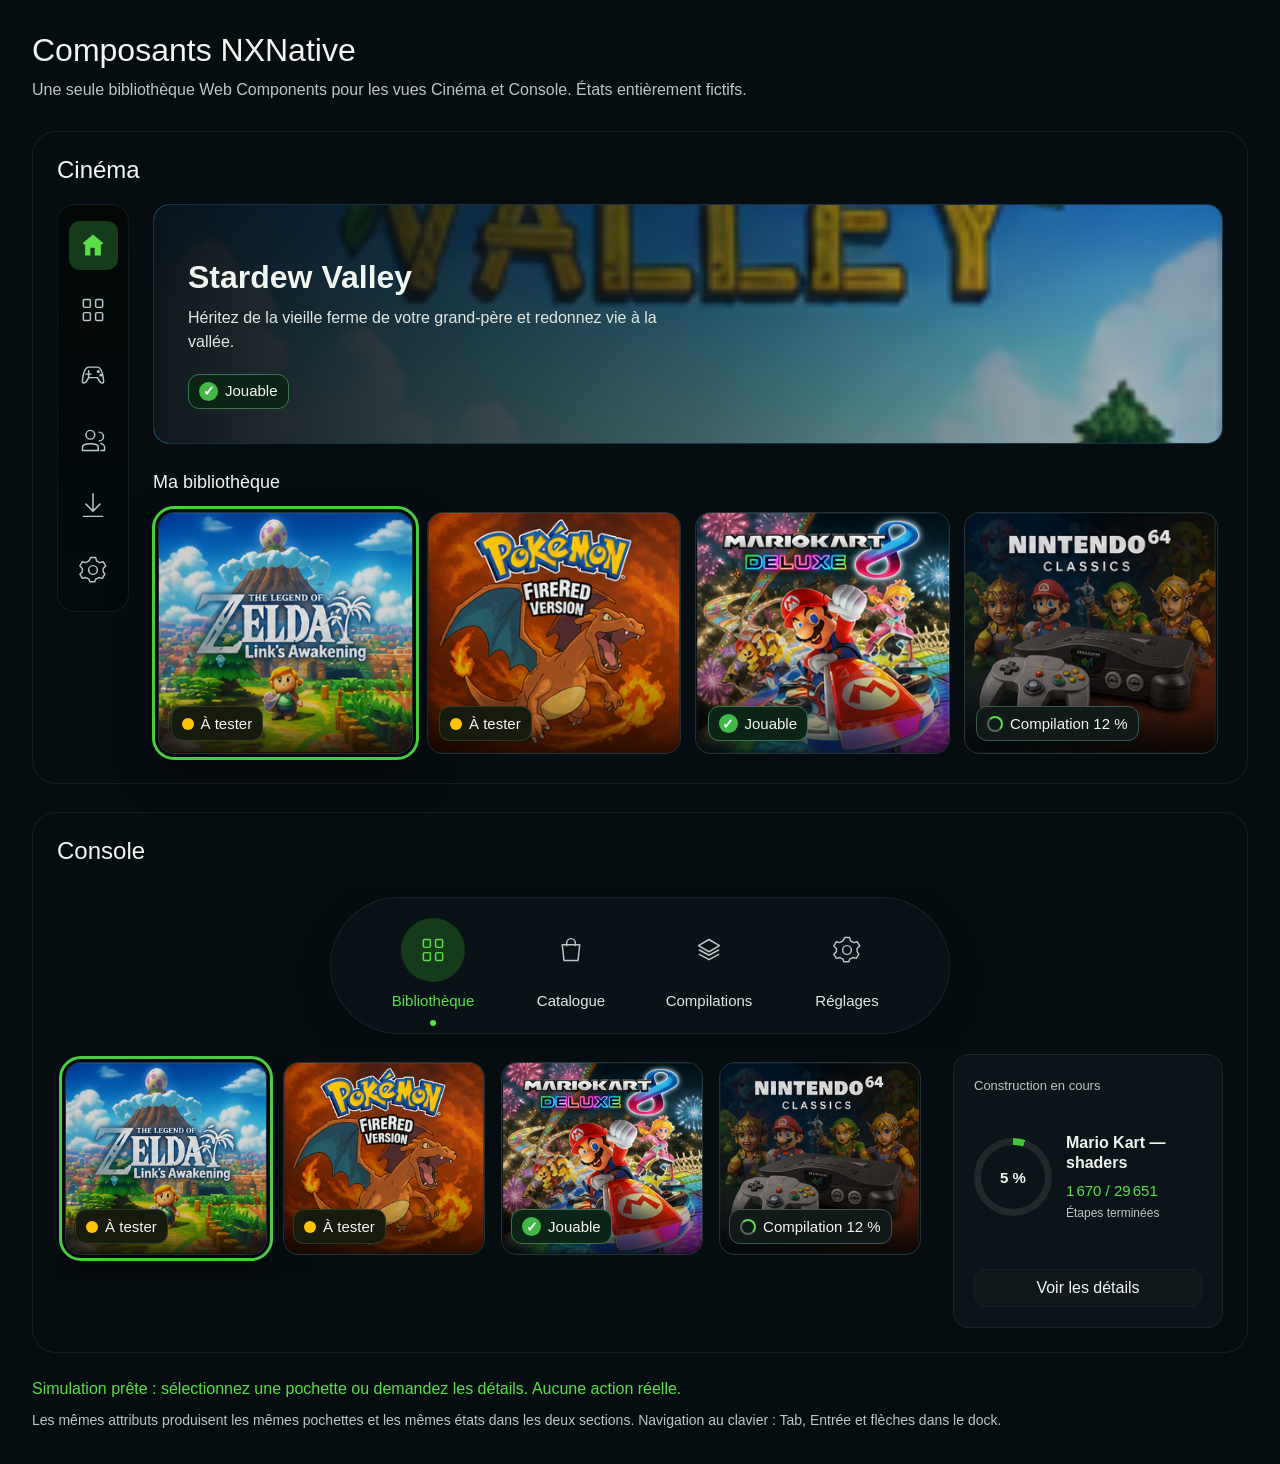
==== tools/build-monitor/protos/components-demo.html @ f6d231fb "Add dashboard prototypes and shared Web Components" ====
<!doctype html>
<!-- Run from NXNative: python3 -m http.server 8768 --bind 127.0.0.1 --directory tools/build-monitor ; open /protos/components-demo.html -->
<html lang="fr">
<head>
  <meta charset="utf-8">
  <meta name="viewport" content="width=device-width,initial-scale=1">
  <title>NXNative — démo des composants partagés</title>
  <link rel="stylesheet" href="./nx-shared.css">
  <style>
    *{box-sizing:border-box}
    body{margin:0;background:var(--nx-base);color:var(--nx-text);font-family:var(--nx-font)}
    main{max-width:1280px;margin:0 auto;padding:32px}
    h1,h2,h3,p{margin-top:0}
    h1{margin-bottom:8px;font-size:2rem;font-weight:500}
    h2{margin-bottom:20px;font-size:1.5rem;font-weight:500}
    h3{margin-bottom:14px;font-size:1.125rem;font-weight:400}
    .intro,.note{color:var(--nx-muted);line-height:1.6}
    .view{margin-top:28px;padding:24px;border:1px solid var(--nx-hairline);border-radius:24px;background:var(--nx-base)}
    .cinema-layout{display:grid;grid-template-columns:72px minmax(0,1fr);gap:24px}
    .rail{align-self:start;display:flex;flex-direction:column;align-items:center;gap:16px;padding:16px 10px;border:1px solid var(--nx-hairline);border-radius:18px;background:linear-gradient(180deg,#020806,var(--nx-rail))}
    .hero{position:relative;min-height:240px;margin-bottom:28px;padding:34px;display:flex;align-items:flex-end;border:1px solid var(--nx-hairline);border-radius:var(--nx-radius-tile);overflow:hidden;isolation:isolate;background:#082137}
    .hero img{position:absolute;inset:0;z-index:-2;width:100%;height:100%;object-fit:cover;object-position:center 42%}
    .hero::after{content:"";position:absolute;inset:0;z-index:-1;background:linear-gradient(90deg,#050d11f2 0%,#050d1199 52%,#050d1126 100%)}
    .hero-copy{max-width:510px}
    .hero-copy h3{margin-bottom:10px;font-size:2rem;font-weight:600}
    .hero-copy p{margin-bottom:20px;color:var(--nx-text-soft);line-height:1.5}
    .tiles{display:grid;grid-template-columns:repeat(4,minmax(0,1fr));gap:14px;padding:5px}
    .console-layout{display:grid;grid-template-columns:minmax(0,1fr) 270px;align-items:start;gap:24px}
    .carousel{display:grid;grid-auto-flow:column;grid-auto-columns:minmax(180px,1fr);gap:16px;overflow-x:auto;padding:8px 8px 24px;scroll-snap-type:x proximity}
    .carousel nx-tile{scroll-snap-align:start}
    .dock-scroll{overflow-x:auto;margin-top:16px;padding:12px 8px 20px}
    nx-dock{margin:0 auto}
    .events{min-height:24px;margin:24px 0 0;color:var(--nx-green-bright);line-height:1.5}
    .note{margin:8px 0 0;font-size:.875rem}
    @media(max-width:900px){
      .console-layout{grid-template-columns:1fr}
      .console-layout nx-build-card{margin:0 auto}
    }
    @media(max-width:700px){
      main{padding:20px 14px}
      .view{padding:16px}
      .cinema-layout{grid-template-columns:58px minmax(0,1fr);gap:12px}
      .rail{padding:12px 4px;gap:12px}
      .hero{padding:24px;min-height:260px}
      .tiles{grid-template-columns:repeat(2,minmax(0,1fr))}
    }
    @media(prefers-reduced-motion:reduce){.carousel{scroll-behavior:auto;scroll-snap-type:none}}
  </style>
</head>
<body>
  <main>
    <h1>Composants NXNative</h1>
    <p class="intro">Une seule bibliothèque Web Components pour les vues Cinéma et Console. États entièrement fictifs.</p>

    <section class="view" aria-labelledby="cinema-title">
      <h2 id="cinema-title">Cinéma</h2>
      <div class="cinema-layout">
        <nav class="rail" aria-label="Navigation Cinéma">
          <nx-nav icon="home" label="Accueil" active></nx-nav>
          <nx-nav icon="library" label="Bibliothèque"></nx-nav>
          <nx-nav icon="games" label="Jeux"></nx-nav>
          <nx-nav icon="friends" label="Amis"></nx-nav>
          <nx-nav icon="downloads" label="Téléchargements"></nx-nav>
          <nx-nav icon="settings" label="Réglages"></nx-nav>
        </nav>
        <div>
          <section class="hero" aria-label="Stardew Valley — exemple fictif">
            <img src="./console-block-1-assets/stardew.png" alt="" draggable="false">
            <div class="hero-copy">
              <h3>Stardew Valley</h3>
              <p>Héritez de la vieille ferme de votre grand-père et redonnez vie à la vallée.</p>
              <nx-pill status="ready" label="Jouable"></nx-pill>
            </div>
          </section>
          <h3>Ma bibliothèque</h3>
          <div class="tiles" aria-label="Pochettes Cinéma fictives">
            <nx-tile src="./cinema-block-2-assets/zelda.png" game="Zelda : Link’s Awakening" status="test" label="À tester" selected></nx-tile>
            <nx-tile src="./cinema-block-2-assets/pokemon.png" game="Pokémon FireRed" status="test" label="À tester"></nx-tile>
            <nx-tile src="./cinema-block-2-assets/mario.png" game="Mario Kart 8 Deluxe" status="ready" label="Jouable"></nx-tile>
            <nx-tile src="./cinema-block-2-assets/n64.png" game="Nintendo 64 Classics" status="compiling" label="Compilation" value="12"></nx-tile>
          </div>
        </div>
      </div>
    </section>

    <section class="view" aria-labelledby="console-title">
      <h2 id="console-title">Console</h2>
      <div class="dock-scroll">
        <nx-dock>
          <nx-nav icon="library" label="Bibliothèque" active></nx-nav>
          <nx-nav icon="catalog" label="Catalogue"></nx-nav>
          <nx-nav icon="builds" label="Compilations"></nx-nav>
          <nx-nav icon="settings" label="Réglages"></nx-nav>
        </nx-dock>
      </div>
      <div class="console-layout">
        <div class="carousel" aria-label="Carousel des mêmes pochettes fictives">
          <nx-tile src="./cinema-block-2-assets/zelda.png" game="Zelda : Link’s Awakening" status="test" label="À tester" selected></nx-tile>
          <nx-tile src="./cinema-block-2-assets/pokemon.png" game="Pokémon FireRed" status="test" label="À tester"></nx-tile>
          <nx-tile src="./cinema-block-2-assets/mario.png" game="Mario Kart 8 Deluxe" status="ready" label="Jouable"></nx-tile>
          <nx-tile src="./cinema-block-2-assets/n64.png" game="Nintendo 64 Classics" status="compiling" label="Compilation" value="12"></nx-tile>
        </div>
        <nx-build-card name="Mario Kart — shaders" done="1670" total="29651"></nx-build-card>
      </div>
    </section>

    <p class="events" id="events" role="status">Simulation prête : sélectionnez une pochette ou demandez les détails. Aucune action réelle.</p>
    <p class="note">Les mêmes attributs produisent les mêmes pochettes et les mêmes états dans les deux sections. Navigation au clavier : Tab, Entrée et flèches dans le dock.</p>
  </main>
  <script type="module">
    import '../nx-components.js';

    const events = document.getElementById('events');
    document.addEventListener('nx-select', event => {
      document.querySelectorAll('nx-tile').forEach(tile => {
        tile.selected = tile.getAttribute('game') === event.detail.game;
      });
      events.textContent = `Simulation : ${event.detail.game} sélectionné. Aucune fiche réelle ni commande exécutée.`;
    });
    document.addEventListener('nx-details', event => {
      events.textContent = `Simulation : détails de « ${event.detail.name} ». Aucun build consulté.`;
    });
  </script>
</body>
</html>
---- tools/build-monitor/protos/nx-shared.css ----
/* THROWAWAY prototype design system shared by Cinéma and Console. Values come from the validated Cinéma blocks 1-2. */
:root{
  --nx-base:#050d11;--nx-rail:#030a0e;--nx-surface:#0b1418;--nx-raised:#10181c;
  --nx-text:#f1f6f1;--nx-text-soft:#e2e8e2;--nx-muted:#bcc8c3;--nx-icon:#bac8c8;
  --nx-green:#42c536;--nx-green-hover:#4ad53d;--nx-green-bright:#5bdf49;--nx-green-deep:#153b1a;--nx-focus:#4acb40;
  --nx-border:#728f8d40;--nx-border-hover:#88b187;--nx-hairline:#ffffff12;
  --nx-yellow:#ffc400;
  --nx-radius-tile:16px;--nx-radius-control:12px;--nx-radius-pill:11px;
  --nx-tile-ratio:285/272; /* one ratio for every cover, both views */
  --nx-ease:cubic-bezier(.2,.8,.2,1);--nx-spring:cubic-bezier(.34,1.4,.64,1);
  --nx-font:"Helvetica Neue",Arial,sans-serif;
}
/* Animated background: slow drifting green/teal light over the base. */
.nx-bg{position:absolute;inset:0;overflow:hidden;background:var(--nx-base);z-index:0;pointer-events:none}
.nx-bg::before,.nx-bg::after{content:"";position:absolute;width:70%;aspect-ratio:1;border-radius:50%;filter:blur(90px);opacity:.28;animation:nx-drift 26s var(--nx-ease) infinite alternate}
.nx-bg::before{left:-15%;top:-30%;background:radial-gradient(circle,#1d5a32,transparent 65%)}
.nx-bg::after{right:-20%;bottom:-40%;background:radial-gradient(circle,#0f4650,transparent 65%);animation-delay:-13s}
@keyframes nx-drift{to{transform:translate(12%,10%) scale(1.15)}}

/* Tile: same component in both views. */
.nx-tile{position:relative;aspect-ratio:var(--nx-tile-ratio);border:1px solid var(--nx-border);border-radius:var(--nx-radius-tile);overflow:hidden;padding:0;background:var(--nx-surface);color:var(--nx-text);font:inherit;cursor:pointer;text-align:left;transition:transform .35s var(--nx-spring),border-color .2s,box-shadow .35s var(--nx-ease)}
.nx-tile img{display:block;width:100%;height:100%;object-fit:cover;transition:transform .6s var(--nx-ease)}
/* Zoom the whole tile, not the image: the cropped art still contains a baked badge that must stay exactly under the HTML pill. */
.nx-tile:hover{border-color:var(--nx-border-hover);transform:translateY(-4px) scale(1.02)}
.nx-tile[aria-pressed=true],.nx-tile.is-selected{outline:3px solid var(--nx-focus);outline-offset:3px;box-shadow:0 18px 40px #0009}
.nx-tile:active{transform:scale(.98)}

/* Status pills. */
.nx-pill{display:inline-flex;align-items:center;gap:7px;height:35px;padding:6px 10px;border:1px solid #53694166;border-radius:var(--nx-radius-pill);background:#171b0d;color:#f5f7ef;font-size:.9375rem;line-height:20px;white-space:nowrap}
.nx-pill .nx-dot{width:12px;height:12px;border-radius:50%;background:var(--nx-yellow);animation:nx-pulse 2.4s ease-in-out infinite}
.nx-pill.ready{background:#0b2416;border-color:#3b754d}
.nx-pill .nx-tick{width:19px;height:19px;border-radius:50%;display:grid;place-items:center;background:#42b947;color:#fff;font-size:.875rem;font-weight:700}
.nx-pill.compiling{background:#111919;border-color:#3c5650}
.nx-pill .nx-spinner{width:16px;height:16px;border:2px solid #50665d;border-top-color:#65d853;border-right-color:#65d853;border-radius:50%;animation:nx-spin .9s linear infinite}
/* One pill style everywhere, hero included: same height, radius, border and text size. */
@keyframes nx-spin{to{transform:rotate(1turn)}}
@keyframes nx-pulse{50%{opacity:.55;transform:scale(.85)}}

/* Buttons. */
.nx-primary{height:59px;min-width:171px;padding:0 25px;border:0;border-radius:var(--nx-radius-control);background:var(--nx-green);color:#fff;font:500 1.5rem var(--nx-font);display:inline-flex;align-items:center;justify-content:center;gap:13px;cursor:pointer;transition:background .2s,transform .2s var(--nx-spring)}
.nx-primary:hover{background:var(--nx-green-hover);transform:translateY(-1px)}
.nx-primary:active{transform:scale(.97)}
.nx-secondary{height:38px;padding:0 15px;display:inline-flex;align-items:center;gap:9px;background:var(--nx-raised);color:var(--nx-text);border:1px solid #ffffff08;border-radius:var(--nx-radius-pill);font:1rem var(--nx-font);cursor:pointer;transition:background .2s,border-color .2s}
.nx-secondary:hover{background:#16222a;border-color:#ffffff1a}

/* Nav icon button: rail (Cinéma) and dock (Console). */
.nx-nav{border:0;background:none;color:var(--nx-icon);border-radius:11px;display:grid;place-items:center;cursor:pointer;transition:background .2s,color .2s,transform .2s var(--nx-spring)}
.nx-nav svg{fill:none;stroke:currentColor;stroke-width:1.7;stroke-linecap:round;stroke-linejoin:round}
.nx-nav:hover{background:#ffffff08;color:var(--nx-text)}
.nx-nav:active{transform:scale(.94)}
.nx-nav[aria-pressed=true]{color:var(--nx-green-bright);background:var(--nx-green-deep)}

:where(button,select,textarea):focus-visible{outline:2px solid var(--nx-focus);outline-offset:4px}
@media(prefers-reduced-motion:reduce){*,*::before,*::after{animation:none!important;transition:none!important}}
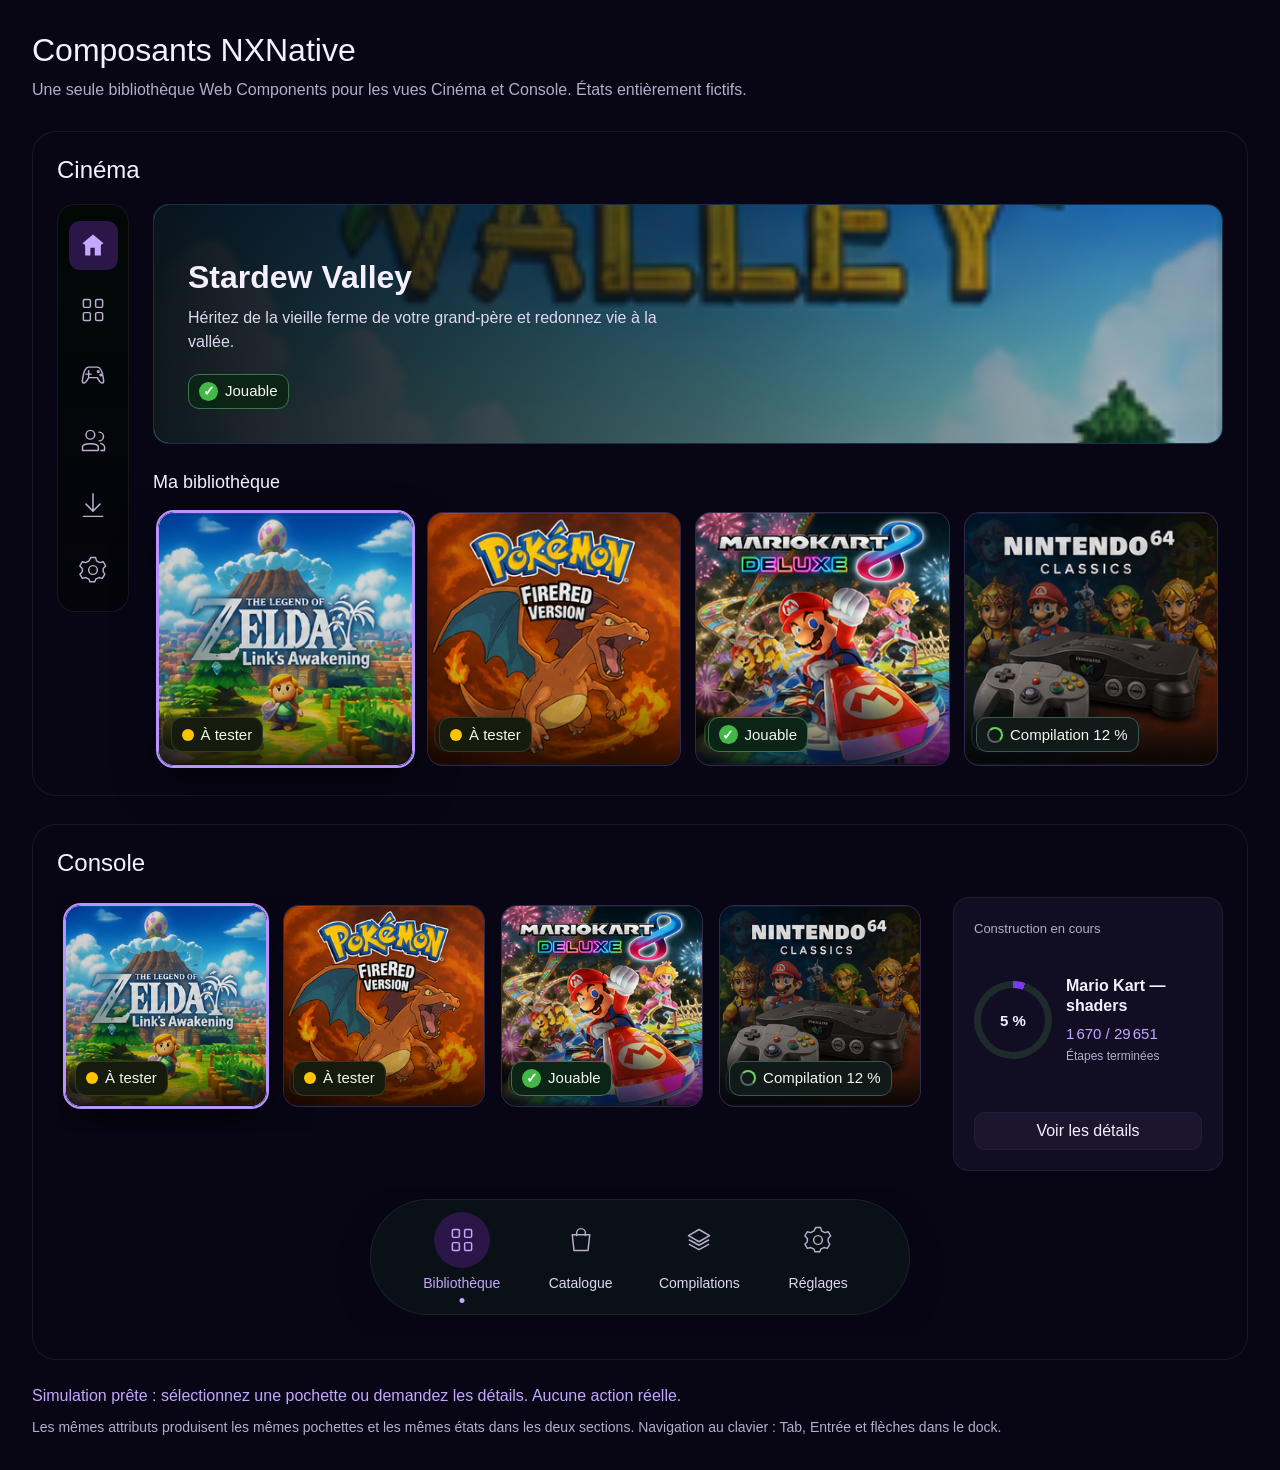
==== commit a77506cf: "Deliver Cinema dashboard and native app controls" ====
--- a/tools/build-monitor/protos/components-demo.html
+++ b/tools/build-monitor/protos/components-demo.html
@@ -85,14 +85,6 @@
 
     <section class="view" aria-labelledby="console-title">
       <h2 id="console-title">Console</h2>
-      <div class="dock-scroll">
-        <nx-dock>
-          <nx-nav icon="library" label="Bibliothèque" active></nx-nav>
-          <nx-nav icon="catalog" label="Catalogue"></nx-nav>
-          <nx-nav icon="builds" label="Compilations"></nx-nav>
-          <nx-nav icon="settings" label="Réglages"></nx-nav>
-        </nx-dock>
-      </div>
       <div class="console-layout">
         <div class="carousel" aria-label="Carousel des mêmes pochettes fictives">
           <nx-tile src="./cinema-block-2-assets/zelda.png" game="Zelda : Link’s Awakening" status="test" label="À tester" selected></nx-tile>
@@ -101,6 +93,14 @@
           <nx-tile src="./cinema-block-2-assets/n64.png" game="Nintendo 64 Classics" status="compiling" label="Compilation" value="12"></nx-tile>
         </div>
         <nx-build-card name="Mario Kart — shaders" done="1670" total="29651"></nx-build-card>
+      </div>
+      <div class="dock-scroll">
+        <nx-dock>
+          <nx-nav icon="library" label="Bibliothèque" active></nx-nav>
+          <nx-nav icon="catalog" label="Catalogue"></nx-nav>
+          <nx-nav icon="builds" label="Compilations"></nx-nav>
+          <nx-nav icon="settings" label="Réglages"></nx-nav>
+        </nx-dock>
       </div>
     </section>
 
--- a/tools/build-monitor/protos/nx-shared.css
+++ b/tools/build-monitor/protos/nx-shared.css
@@ -1,21 +1,40 @@
-/* THROWAWAY prototype design system shared by Cinéma and Console. Values come from the validated Cinéma blocks 1-2. */
+/* Shared dashboard and prototype design system. Tokens come from the validated Cinéma blocks 1-2. */
 :root{
-  --nx-base:#050d11;--nx-rail:#030a0e;--nx-surface:#0b1418;--nx-raised:#10181c;
-  --nx-text:#f1f6f1;--nx-text-soft:#e2e8e2;--nx-muted:#bcc8c3;--nx-icon:#bac8c8;
-  --nx-green:#42c536;--nx-green-hover:#4ad53d;--nx-green-bright:#5bdf49;--nx-green-deep:#153b1a;--nx-focus:#4acb40;
-  --nx-border:#728f8d40;--nx-border-hover:#88b187;--nx-hairline:#ffffff12;
+  --nx-base:#080615;--nx-rail:#05040c;--nx-surface:#110d22;--nx-raised:#1b1530;
+  --nx-text:#f5f0ff;--nx-text-soft:#e0d7f1;--nx-muted:#b6accb;--nx-icon:#baafd0;
+  /* Legacy --nx-green* names are kept because components still reference them; the values are now the violet accent. */
+  --nx-green:#7c3aed;--nx-green-hover:#8b5cf6;--nx-green-bright:#c4a7ff;--nx-green-deep:#2b1648;--nx-focus:#b794ff;
+  --nx-border:#b79cff33;--nx-border-hover:#a78bdb;--nx-hairline:#ffffff12;
   --nx-yellow:#ffc400;
   --nx-radius-tile:16px;--nx-radius-control:12px;--nx-radius-pill:11px;
-  --nx-tile-ratio:285/272; /* one ratio for every cover, both views */
+  --nx-tile-ratio:1/1; /* one square ratio for every cover, both views (user decision, replaces the 285/272 mockup ratio) */
   --nx-ease:cubic-bezier(.2,.8,.2,1);--nx-spring:cubic-bezier(.34,1.4,.64,1);
   --nx-font:"Helvetica Neue",Arial,sans-serif;
 }
-/* Animated background: slow drifting green/teal light over the base. */
-.nx-bg{position:absolute;inset:0;overflow:hidden;background:var(--nx-base);z-index:0;pointer-events:none}
-.nx-bg::before,.nx-bg::after{content:"";position:absolute;width:70%;aspect-ratio:1;border-radius:50%;filter:blur(90px);opacity:.28;animation:nx-drift 26s var(--nx-ease) infinite alternate}
-.nx-bg::before{left:-15%;top:-30%;background:radial-gradient(circle,#1d5a32,transparent 65%)}
-.nx-bg::after{right:-20%;bottom:-40%;background:radial-gradient(circle,#0f4650,transparent 65%);animation-delay:-13s}
-@keyframes nx-drift{to{transform:translate(12%,10%) scale(1.15)}}
+/* Night-sky background: static CSS stars (two offset tiles so the repeat is not visible),
+   ::before = indigo/violet/magenta nebula drifting very slowly, ::after = one pulsar halo breathing slowly. */
+.nx-bg{position:absolute;inset:0;overflow:hidden;z-index:0;pointer-events:none;background:
+  radial-gradient(1px 1px at 23px 31px,#f5f0ffcc,transparent) 0 0/190px 190px,
+  radial-gradient(1px 1px at 131px 77px,#e0d7f199,transparent) 0 0/190px 190px,
+  radial-gradient(1.5px 1.5px at 74px 143px,#ffffffcc,transparent) 0 0/190px 190px,
+  radial-gradient(1px 1px at 167px 12px,#c4a7ff99,transparent) 0 0/190px 190px,
+  radial-gradient(1px 1px at 41px 211px,#f5f0ff99,transparent) 0 0/271px 293px,
+  radial-gradient(1.5px 1.5px at 203px 133px,#e0d7f1b3,transparent) 0 0/271px 293px,
+  radial-gradient(1px 1px at 111px 267px,#c4a7ff80,transparent) 0 0/271px 293px,
+  var(--nx-base)}
+.nx-bg::before,.nx-bg::after{content:"";position:absolute}
+/* Soft focus (blur ~20-35px) only on these two decorative layers: never on UI, covers or text. ::before is oversized (inset -20%) so the blurred edges stay outside .nx-bg's clip, and the pulsar gradients fade to transparent well inside their box. */
+.nx-bg::before{inset:-20%;opacity:.65;filter:blur(30px);animation:nx-drift 48s ease-in-out infinite alternate;background:
+  radial-gradient(40% 35% at 25% 22%,#4c2bb8b3,transparent 70%),
+  radial-gradient(34% 30% at 78% 80%,#a21caf73,transparent 70%),
+  radial-gradient(30% 26% at 72% 28%,#2b3fb866,transparent 70%)}
+/* Pulsar: tiny core, thin ring and wide halo in one layer, top right behind the content; opacity swells over ~20 s, never a flash. */
+.nx-bg::after{right:6%;top:6%;width:min(46vw,520px);aspect-ratio:1;opacity:.6;filter:blur(22px);animation:nx-pulsar 20s ease-in-out infinite alternate;background:
+  radial-gradient(circle,#fff 0,#e9dcff 3px,#b794ff80 8px,transparent 14px),
+  radial-gradient(circle,transparent 24%,#b794ff66 29%,transparent 35%),
+  radial-gradient(circle,#7c3aed4d,transparent 62%)}
+@keyframes nx-drift{to{transform:translate(4%,3%) scale(1.06)}}
+@keyframes nx-pulsar{to{opacity:.95;transform:scale(1.08)}}
 
 /* Tile: same component in both views. */
 .nx-tile{position:relative;aspect-ratio:var(--nx-tile-ratio);border:1px solid var(--nx-border);border-radius:var(--nx-radius-tile);overflow:hidden;padding:0;background:var(--nx-surface);color:var(--nx-text);font:inherit;cursor:pointer;text-align:left;transition:transform .35s var(--nx-spring),border-color .2s,box-shadow .35s var(--nx-ease)}
@@ -41,7 +60,7 @@
 .nx-primary:hover{background:var(--nx-green-hover);transform:translateY(-1px)}
 .nx-primary:active{transform:scale(.97)}
 .nx-secondary{height:38px;padding:0 15px;display:inline-flex;align-items:center;gap:9px;background:var(--nx-raised);color:var(--nx-text);border:1px solid #ffffff08;border-radius:var(--nx-radius-pill);font:1rem var(--nx-font);cursor:pointer;transition:background .2s,border-color .2s}
-.nx-secondary:hover{background:#16222a;border-color:#ffffff1a}
+.nx-secondary:hover{background:#271d44;border-color:#b79cff33}
 
 /* Nav icon button: rail (Cinéma) and dock (Console). */
 .nx-nav{border:0;background:none;color:var(--nx-icon);border-radius:11px;display:grid;place-items:center;cursor:pointer;transition:background .2s,color .2s,transform .2s var(--nx-spring)}
